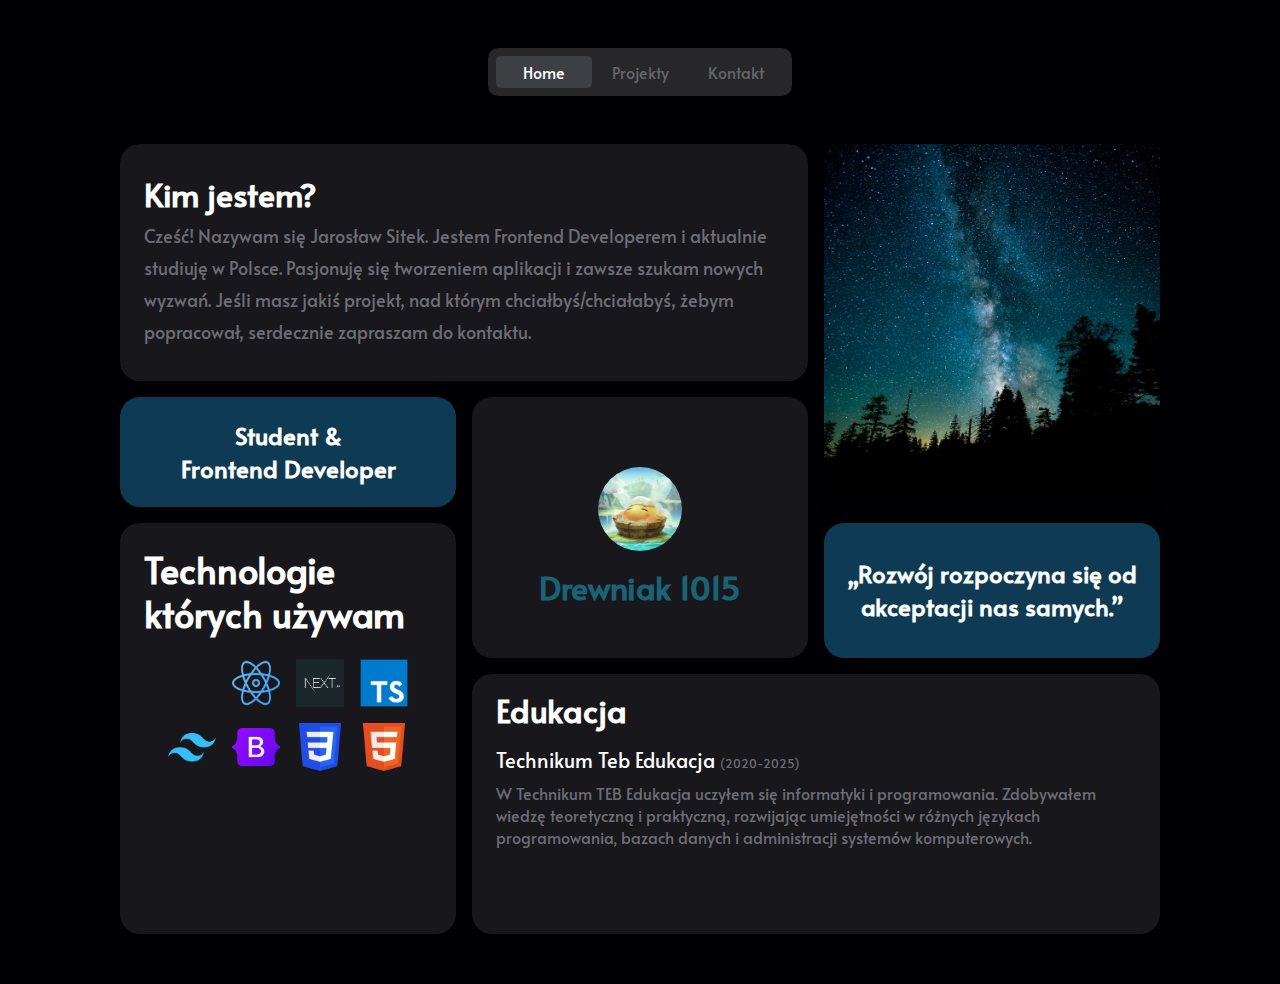
==== index.html @ 8fbfbc69 "Pierwszy commit" ====
<!DOCTYPE html>
<html lang="en">
  <head>
    <meta charset="UTF-8" />
    <meta name="viewport" content="width=device-width, initial-scale=1.0" />
    <title>Document</title>
    <link rel="stylesheet" href="style.css" />
    <link rel="preconnect" href="https://fonts.googleapis.com" />
    <link rel="preconnect" href="https://fonts.gstatic.com" crossorigin />
    <link
      href="https://fonts.googleapis.com/css2?family=Alata&display=swap"
      rel="stylesheet"
    />
  </head>
  <body>
    <div class="wrapper">
      <header>
        <ul>
          <li class="active"><a href="index.html">Home</a></li>
          <li><a href="projekty.html">Projekty</a></li>
          <li><a href="kontakt.html">Kontakt</a></li>
        </ul>
      </header>

      <div class="Main-Container">
        <div class="box Github">
          <a href="https://github.com/Drewniak1015">
            <img src="IMAGES/AvatarGithub.png" alt="" />
            Drewniak 1015</a
          >
        </div>

        <div class="box Who-i-Am">
          <h1>Kim jestem?</h1>
          <p>
            Cześć! Nazywam się Jarosław Sitek. Jestem Frontend Developerem i
            aktualnie studiuję w Polsce. Pasjonuję się tworzeniem aplikacji i
            zawsze szukam nowych wyzwań. Jeśli masz jakiś projekt, nad którym
            chciałbyś/chciałabyś, żebym popracował, serdecznie zapraszam do
            kontaktu.
          </p>
        </div>
        <div class="box zdjecie"><img src="IMAGES/night.png" alt="" /></div>
        <div class="box quote">
          <h2>„Rozwój rozpoczyna się od akceptacji nas samych.”</h2>
        </div>
        <div class="box Student">
          <h2>Student & <br />Frontend Developer</h2>
        </div>
        <div class="box Technologies">
          <h2>Technologie których używam</h2>
          <div class="images-tech">
            <img src="IMAGES/JavaScriptlogo.png" alt="" />
            <img src="IMAGES/react.png" alt="" />
            <img src="IMAGES/nextjs.png" alt="" />
            <img src="IMAGES/typescript.png" alt="" />
            <img src="IMAGES/tailwind.png" alt="" />
            <img src="IMAGES/bootstrap.png" alt="" />
            <img src="IMAGES/css.png" alt="" />
            <img src="IMAGES/html.png" alt="" />

            <!-- <img src="IMAGES/sql.png" alt="" />
            <img src="IMAGES/php.png" alt="" /> -->
          </div>
        </div>

        <div class="box Edu">
          <h1>Edukacja</h1>
          <h3>Technikum Teb Edukacja <span>(2020-2025)</span></h3>
          <p>
            W Technikum TEB Edukacja uczyłem się informatyki i programowania.
            Zdobywałem wiedzę teoretyczną i praktyczną, rozwijając umiejętności
            w różnych językach programowania, bazach danych i administracji
            systemów komputerowych.
          </p>
        </div>
      </div>
    </div>
  </body>
</html>
---- style.css ----
* {
  padding: 0;
  margin: 0;
  box-sizing: border-box;
  text-decoration: none;
  list-style: none;
  font-family: "Alata", sans-serif;
}

:root {
  --HeaderText: #656569;
  --MainBackgroundColor: #000004;
  --ContainerBackground: #17171c;
  --active: #3e3e45;
  --headerBackground: rgb(39, 38, 41);
  --light-blue: #0e3b53;
  --light-gray: #6e6d74;
  --GithubH1: #1a6377;
  --form-color: #26262b;
}
a {
  color: white;
}

body {
  background: var(--MainBackgroundColor);
}
h2 {
  font-size: 1.5rem;
}
p {
  font-size: 1rem;
  color: var(--light-gray);
}
.wrapper {
  display: flex;
  align-items: center;
  justify-content: center;
  flex-direction: column;
}
header {
  margin: 3rem;
}
header ul {
  background: var(--headerBackground);
  border-radius: 10px;
  padding: 0.5rem;
  display: flex;
}
header ul li {
  width: 6rem;
  height: 2rem;
  display: flex;
  align-items: center;
  justify-content: space-evenly;
}
header ul li a {
  color: var(--HeaderText);
  font-size: 1rem;
}
.active {
  background-color: var(--active);
  border-radius: 5px;
  animation: opacity 400ms ease;
}
.active a {
  color: white;
}
.Main-Container {
  display: grid;
  grid-gap: 1rem;
  grid-template-columns: repeat(6, 10rem);
  grid-template-rows: repeat(3, 6.9rem) 8.4rem 6.9rem 8.4rem;
  height: 52.5rem;
}
.box {
  background-color: var(--ContainerBackground);
  color: #fff;
  border-radius: 20px;
}

.Github {
  grid-area: 5/3/3/5;
  display: flex;
  align-items: center;
  justify-content: center;
}

.Github a {
  color: var(--GithubH1);
  font-size: 2rem;
  font-weight: bold;
  line-height: 2rem;
  display: flex;
  flex-direction: column;
  align-items: center;
  gap: 1.25rem;
}
.Github img {
  border-radius: 50%;
  width: 5.25rem;
  height: 5.25rem;
  margin-top: 1rem;
}
.Who-i-Am {
  grid-area: 1/1/3/5;
  padding: 1.5rem;
  animation: WhoAnimation 500ms ease-in-out;
}
.Who-i-Am h1 {
  font-size: 2rem;
  line-height: 3.25rem;
}
.Who-i-Am p {
  font-size: 1.15rem;
  color: var(--light-gray);
  line-height: 2rem;
}

.zdjecie {
  grid-area: 1/5/4/7;
  animation: ImageAnimation 500ms ease-in;
}
.zdjecie img {
  width: 100%;
  height: 100%;
  object-fit: cover;
  border-radius: 5px;
}
.quote {
  grid-area: 4/5/5/7;
  background-color: var(--light-blue);
  display: flex;
  align-items: center;
  justify-content: center;
  text-align: center;
  animation: QuoteAnimation 1200ms ease-out;
}
.Student {
  grid-area: 4/3/3/1;
  background-color: var(--light-blue);
  display: flex;
  align-items: center;
  justify-content: center;
  text-align: center;
  animation: StudentAnimation 1000ms ease-in-out;
}
.Technologies {
  grid-area: 7/3/4/1;
  padding: 1.5rem;
  animation: TechnologyAnimation 1000ms ease-in-out;
}
.Technologies h2 {
  font-size: 2.25rem;
  line-height: 2.75rem;
}
.images-tech {
  margin: 1rem 0rem;
  display: flex;
  align-items: center;
  justify-content: center;
  flex-wrap: wrap;
}
.images-tech img {
  width: 3rem;
  margin: 0.5rem;
}
.Edu {
  grid-area: 7/3/5/7;
  padding: 0.75rem 1.5rem 0rem 1.5rem;
  animation: EduAnimation 1000ms ease-out;
  position: relative;
}
.Edu h1 {
  font-size: 2rem;
  line-height: 3rem;
}
.Edu h3 {
  font-size: 1.25rem;
  font-weight: 100;
  padding: 0.75rem 0 0.5rem 0;
}

.Edu span {
  font-size: 0.75rem;
  color: var(--light-gray);
}

.projects {
  height: 136rem;
}
.project-card {
  display: grid;
  grid-gap: 1rem;
  grid-template-columns: repeat(4, 14.5rem);
  grid-template-rows: repeat(4, 5rem);
  margin-top: 4rem;
}
.project-card:nth-child(1) {
  margin-top: 1rem;
}
.project-card .project-image {
  grid-area: 1/1/5/3;
  animation: popImage 0.6s;
}
.project-card .project-details {
  grid-area: 1/5/4/3;
  animation: slide 0.7s;
}
.project-card .project-status {
  grid-area: 4/3/5/5;
}

.project-card .project-image img {
  width: 100%;
  height: 100%;
  object-fit: cover;
  border-radius: 20px;
}
.link {
  width: 2.5rem;
  height: 2.5rem;
}
.project-details {
  padding: 1.5rem;
}
.project-details h1 {
  font-size: 1.5rem;
  line-height: 2.5rem;
}
.project-details p {
  font-size: 1.25rem;
  color: var(--light-gray);
  margin: 0.75rem 0;
}
.project-details span {
  font-size: 0.75rem;
  background-color: var(--active);
  padding: 0.25rem;
  border-radius: 20px;
  margin: 0 0.75rem 0 0;
}
.project-status a {
  width: 100%;
  height: 100%;
  display: flex;
  align-items: center;
  justify-content: center;
}
.contant-container {
  display: grid;
  grid-gap: 1rem;
  grid-template-columns: 10rem 10rem 10rem 10rem;
  grid-template-rows: 6rem 6rem 6rem 6rem;
  margin-top: 2rem;
}
.email {
  grid-area: 1/1/3/3;
  display: flex;
  align-items: center;
  justify-content: center;
  animation: EmailAnimation 800ms ease;
}
.email h1 {
  font-size: 1.25rem;
}
.email-con {
  display: flex;
  align-items: center;
  padding: 0.5rem;
  background: var(--active);
  border-radius: 20px;
}
.github-con {
  grid-area: 3/1/5/3;
}
.github-con a {
  width: 100%;
  height: 100%;
  display: flex;
  flex-direction: column;
  align-items: center;
  justify-content: center;
}
.linkedin {
  grid-area: 1/3/5/5;
  display: flex;
  align-items: center;
  justify-content: center;
  animation: EmailAnimation 800ms ease;
  animation-delay: 50ms;
}
.email-con img {
  width: 2rem;
  height: 2rem;
  margin: 0 0.75rem;
}
.email-con h1 {
  font-weight: 500;
}
.linkedin-con img {
  width: 4rem;
  transition: 0.5s;
}
.linkedin-con {
  width: 100%;
  height: 100%;
}
.linkedin-con a {
  width: 100%;
  height: 100%;
  display: flex;
  align-items: center;
  justify-content: center;
}
.github-con {
  display: flex;
  align-items: center;
  justify-content: center;
  flex-direction: column;
  animation: 1s GitAnimation ease;
}
.github-con img {
  width: 4rem;
  height: 4rem;
}
.github-con h1 {
  font-size: 2rem;
  line-height: 3.75rem;
  text-align: center;
}
.github-con p {
  font-size: 1.25rem;
  text-align: center;
  color: var(--light-gray);
}
.contact-me-section {
  color: white;
  width: 42rem;
  margin-top: 4rem;
  animation: formanimation 1400ms ease;
}
.contact-me-section p {
  font-size: 1rem;
  color: gray;
  line-height: 3rem;
}
form {
  display: flex;
  flex-direction: column;
  height: 30rem;
}
input {
  background-color: var(--form-color);
  color: var(--light-gray);
  border: none;
  outline: none;
  margin: 0.5rem 0;
  height: 4rem;
}
textarea {
  background-color: var(--form-color);
  color: var(--light-gray);
  border: none;
  outline: none;
  margin: 0.5rem 0;
}
.input-field input {
  width: 100%;
  border-radius: 10px;
  padding: 2.5rem 1rem;
  font-size: 1rem;
}
.input-field textarea {
  width: 100%;
  border-radius: 10px;
  padding: 1.9rem 1rem;
  font-size: 1rem;
}
.input-field textarea {
  resize: none;
  height: 10rem;
}
.input-field {
  position: relative;
}
.input-field span {
  position: absolute;
  top: 1rem;
  left: 1rem;
  font-size: 0.75em;
  pointer-events: none;
}
form button {
  height: 2.5rem;
  background-color: var(--active);
  border: none;
  border-radius: 10px;
  margin-top: 0.5rem;
  color: white;
  font-size: 1.5rem;
  cursor: pointer;
}
/* animacje do reworka tbh */
@media only screen and (max-width: 1040px) {
  .Main-Container {
    display: grid;
    grid-gap: 1rem;
    grid-template-columns: repeat(4, 10rem);
    grid-template-rows: repeat(9, 6.9rem);
    height: 72rem;
  }
  .Github {
    grid-area: 5/3/3/5;
    animation: EduAnimation 600ms ease-out;
  }
  .Who-i-Am {
    grid-area: 1/1/3/5;
    padding: 1.5rem;
  }
  .zdjecie {
    grid-area: 8/3/5/5;
  }
  .quote {
    grid-area: 7/1/8/3;
  }
  .Student {
    grid-area: 3/1/4/3;
  }
  .Technologies {
    grid-area: 7/3/4/1;
  }
  .Edu {
    grid-area: 8/1/10/5;
  }
  .project-card {
    display: grid;
    grid-template-columns: repeat(4, 11.5rem);
    margin: 3.5rem;
  }
}

@media only screen and (max-width: 810px) {
  .project-card {
    display: flex;
    flex-direction: column;
    margin: 4rem 1.5rem;
  }
  .project-card .project-status {
    height: 7rem;
    width: 100%;
  }
  .project-card .project-image {
    height: 30rem;
    width: 100%;
  }
  .contact-me-section p {
    line-height: 1.5rem;
    padding: 1.5rem 0;
  }
  .project-details span {
    word-break: break-all;
  }
}
@media only screen and (max-width: 700px) {
  .contant-container {
    display: flex;
    flex-direction: column;
    width: 100%;
    padding: 0 2rem 2rem 2rem;
  }
  .project-card .project-image {
    height: 20rem;
    width: 100%;
  }

  .contact-me-section {
    width: 100%;
    padding: 0 2rem;
    margin-top: 1rem;
  }
  .email {
    display: none;
  }
  .github-con {
    height: 16rem;
    width: 100%;
    order: -1;
  }
  .linkedin {
    display: none;
  }
  .Main-Container {
    display: flex;
    flex-direction: column;
    grid-gap: 1rem;
    margin: 1.5rem;
    height: 52.5rem;
  }
  .Github {
    animation: EduAnimation 600ms ease-out;
  }

  .Who-i-Am {
    padding: 1.5rem;
    animation: WhoAnimation 500ms ease-in-out;
    order: 1;
    text-align: center;
  }
  .zdjecie {
    display: none;
  }
  .quote {
    order: 0;
    padding: 1rem;
  }

  .Student {
    animation: StudentAnimation 1000ms ease-in-out;
    padding: 0.5rem;
    order: 3;
  }

  .Technologies {
    animation: TechnologyAnimation 1000ms ease-in-out;
    order: 6;
  }

  .Edu {
    padding: 0.75rem 1.5rem 1.5rem 1.5rem;
    animation: EduAnimation 1000ms ease-out;
    order: 5;
  }
  .mobile-con {
    display: flex !important;
    gap: 1rem;
  }
  .Github a {
    padding: 2rem 0;
  }
}

@keyframes StudentAnimation {
  0% {
    transform: translateX(-80%);
    opacity: 0;
  }
  20% {
    opacity: 0;
  }
  40% {
    opacity: 0;
  }
  60% {
    opacity: 0;
  }
  80% {
    opacity: 0;
  }
  100% {
    transform: translateY(0);
    opacity: 1;
  }
}
@keyframes QuoteAnimation {
  0% {
    transform: translateX(80%);
    opacity: 0;
  }
  20% {
    opacity: 0;
  }
  40% {
    opacity: 0;
  }
  60% {
    opacity: 0;
  }
  80% {
    opacity: 0;
  }
  100% {
    transform: translateY(0);
    opacity: 1;
  }
}
@keyframes WhoAnimation {
  0% {
    transform: translateX(-15%);
    opacity: 0;
  }
  100% {
    transform: translateY(0);
    opacity: 1;
  }
}
@keyframes ImageAnimation {
  0% {
    transform: translateY(-25%);
    opacity: 0;
  }
  100% {
    transform: translateY(0);
    opacity: 1;
  }
}
@keyframes TechnologyAnimation {
  0% {
    transform: translateY(15%);
    opacity: 0;
  }
  25% {
    opacity: 0;
  }
  50% {
    opacity: 0;
  }
  75% {
    opacity: 1;
  }
  100% {
    transform: translateY(0);
    opacity: 1;
  }
}
@keyframes EduAnimation {
  0% {
    transform: translateX(35%);
    opacity: 0;
  }
  25% {
    opacity: 0;
  }
  50% {
    opacity: 0;
  }
  75% {
    opacity: 1;
  }
  100% {
    transform: translateY(0);
    opacity: 1;
  }
}
@keyframes popImage {
  0% {
    opacity: 0;
    transform: scale(0.5);
  }
  100% {
    opacity: 1;
    transform: scale(1);
  }
}
@keyframes slide {
  0% {
    opacity: 0;
    transform: translateY(-30%);
  }
  100% {
    opacity: 1;
    transform: translateY(0);
  }
}
@keyframes opacity {
  0% {
    opacity: 0;
  }
  25% {
    opacity: 0.25;
  }
  50% {
    opacity: 0.5;
  }
  100% {
    opacity: 1;
  }
}
@keyframes EmailAnimation {
  0% {
    opacity: 0;
    transform: translateX(-20%);
  }
  100% {
    opacity: 1;
    transform: translateX(0);
  }
}

@keyframes GitAnimation {
  0% {
    opacity: 0;
    transform: translateX(20%);
  }
  100% {
    opacity: 1;
    transform: translateX(0);
  }
}

@keyframes formanimation {
  0% {
    transform: translateY(80%);
    opacity: 0;
  }
  25% {
    opacity: 0;
  }
  50% {
    opacity: 0;
  }
  75% {
    opacity: 0;
  }
  100% {
    transform: translateY(0);
    opacity: 1;
  }
}
.mobile-con {
  display: none;
  gap: 1rem;
}
.mobile-con img {
  width: 2rem;
}
.mobile-con .mob-email {
  color: white;
  display: flex;
  align-items: center;
  justify-content: center;
  height: 4rem;
  width: 70%;
  animation: 1s GitAnimation ease;
}
.mobile-con .mob-email img {
  margin-right: 1rem;
  width: 1.5rem;
  height: 1.5rem;
}

.mob-linkedin {
  width: 30%;
  display: flex;
  align-items: center;
  justify-content: center;
  animation: 1s GitAnimation ease;
}

.mob-linkedin a {
  width: 100%;
  height: 100%;
  display: flex;
  align-items: center;
  justify-content: center;
}
.mob-linkedin img {
  width: 2rem;
  height: 2rem;
}
.mobile-con h1 {
  font-size: 0.75rem;
}
/* hovery? */
/* .linkedin-con img:hover {
  width: 4.25rem;
}
.project-card .project-status h1 a:hover {
  font-size: 1.8rem;
  transition: ease 0.6s;
}
.linkedin-con img:hover {
  width: 4.25rem;
} */

/* wielkosc liter w inpucie? */

/* zmniejszyc home potecjalnie? */
/* szybsze animacje moze */
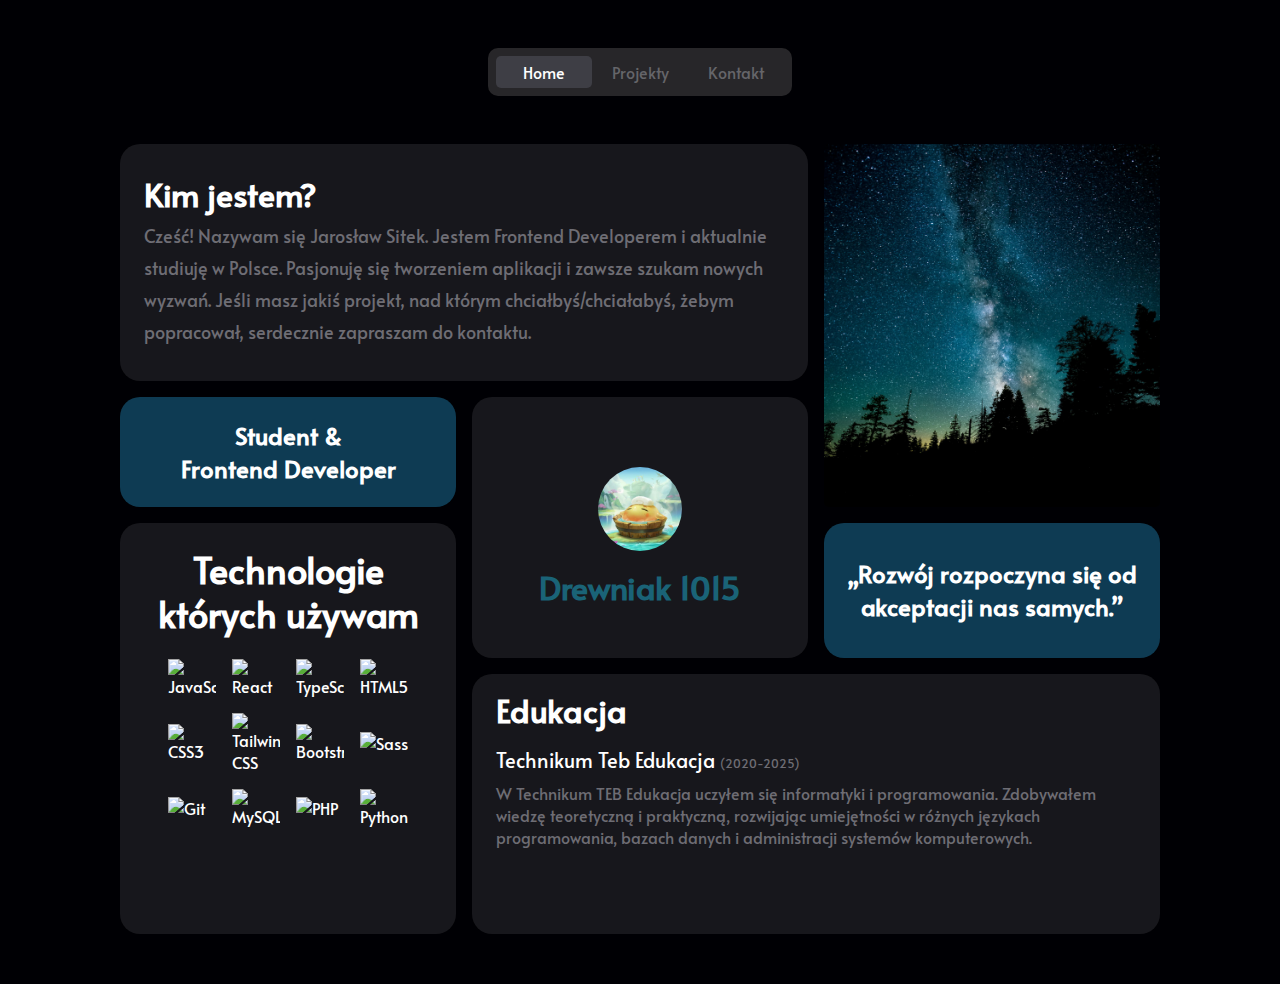
==== commit a1d5396a: "update" ====
--- a/index.html
+++ b/index.html
@@ -50,17 +50,59 @@
         <div class="box Technologies">
           <h2>Technologie których używam</h2>
           <div class="images-tech">
-            <img src="IMAGES/JavaScriptlogo.png" alt="" />
-            <img src="IMAGES/react.png" alt="" />
-            <img src="IMAGES/nextjs.png" alt="" />
-            <img src="IMAGES/typescript.png" alt="" />
-            <img src="IMAGES/tailwind.png" alt="" />
-            <img src="IMAGES/bootstrap.png" alt="" />
-            <img src="IMAGES/css.png" alt="" />
-            <img src="IMAGES/html.png" alt="" />
+            <img
+              src="https://cdn.jsdelivr.net/gh/devicons/devicon/icons/javascript/javascript-original.svg"
+              alt="JavaScript"
+            />
+            <img
+              src="https://cdn.jsdelivr.net/gh/devicons/devicon/icons/react/react-original.svg"
+              alt="React"
+            />
+            <img
+              src="https://cdn.jsdelivr.net/gh/devicons/devicon/icons/typescript/typescript-original.svg"
+              alt="TypeScript"
+            />
+            <img
+              src="https://cdn.jsdelivr.net/gh/devicons/devicon/icons/html5/html5-original.svg"
+              alt="HTML5"
+            />
+            <img
+              src="https://cdn.jsdelivr.net/gh/devicons/devicon/icons/css3/css3-original.svg"
+              alt="CSS3"
+            />
+            <img
+              src="https://upload.wikimedia.org/wikipedia/commons/d/d5/Tailwind_CSS_Logo.svg"
+              alt="Tailwind CSS"
+            />
+            <img
+              src="https://cdn.jsdelivr.net/gh/devicons/devicon/icons/bootstrap/bootstrap-original.svg"
+              alt="Bootstrap"
+            />
 
-            <!-- <img src="IMAGES/sql.png" alt="" />
-            <img src="IMAGES/php.png" alt="" /> -->
+            <img
+              src="https://cdn.jsdelivr.net/gh/devicons/devicon/icons/sass/sass-original.svg"
+              alt="Sass"
+            />
+
+            <img
+              src="https://cdn.jsdelivr.net/gh/devicons/devicon/icons/git/git-original.svg"
+              alt="Git"
+            />
+
+            <img
+              src="https://cdn.jsdelivr.net/gh/devicons/devicon/icons/mysql/mysql-original.svg"
+              alt="MySQL"
+            />
+
+            <img
+              src="https://cdn.jsdelivr.net/gh/devicons/devicon/icons/php/php-original.svg"
+              alt="PHP"
+            />
+
+            <img
+              src="https://cdn.jsdelivr.net/gh/devicons/devicon/icons/python/python-original.svg"
+              alt="Python"
+            />
           </div>
         </div>
 
--- a/style.css
+++ b/style.css
@@ -153,6 +153,7 @@
 .Technologies h2 {
   font-size: 2.25rem;
   line-height: 2.75rem;
+  text-align: center;
 }
 .images-tech {
   margin: 1rem 0rem;
@@ -170,6 +171,7 @@
   padding: 0.75rem 1.5rem 0rem 1.5rem;
   animation: EduAnimation 1000ms ease-out;
   position: relative;
+  overflow: hidden;
 }
 .Edu h1 {
   font-size: 2rem;
@@ -187,7 +189,8 @@
 }
 
 .projects {
-  height: 136rem;
+  height: auto;
+  padding-bottom: 4rem;
 }
 .project-card {
   display: grid;
@@ -210,7 +213,10 @@
 .project-card .project-status {
   grid-area: 4/3/5/5;
 }
-
+.project-card .project-image {
+  width: 100%;
+  height: 100%;
+}
 .project-card .project-image img {
   width: 100%;
   height: 100%;
@@ -236,7 +242,7 @@
 .project-details span {
   font-size: 0.75rem;
   background-color: var(--active);
-  padding: 0.25rem;
+  padding: 0.25rem 0.5rem;
   border-radius: 20px;
   margin: 0 0.75rem 0 0;
 }
@@ -761,19 +767,3 @@
 .mobile-con h1 {
   font-size: 0.75rem;
 }
-/* hovery? */
-/* .linkedin-con img:hover {
-  width: 4.25rem;
-}
-.project-card .project-status h1 a:hover {
-  font-size: 1.8rem;
-  transition: ease 0.6s;
-}
-.linkedin-con img:hover {
-  width: 4.25rem;
-} */
-
-/* wielkosc liter w inpucie? */
-
-/* zmniejszyc home potecjalnie? */
-/* szybsze animacje moze */
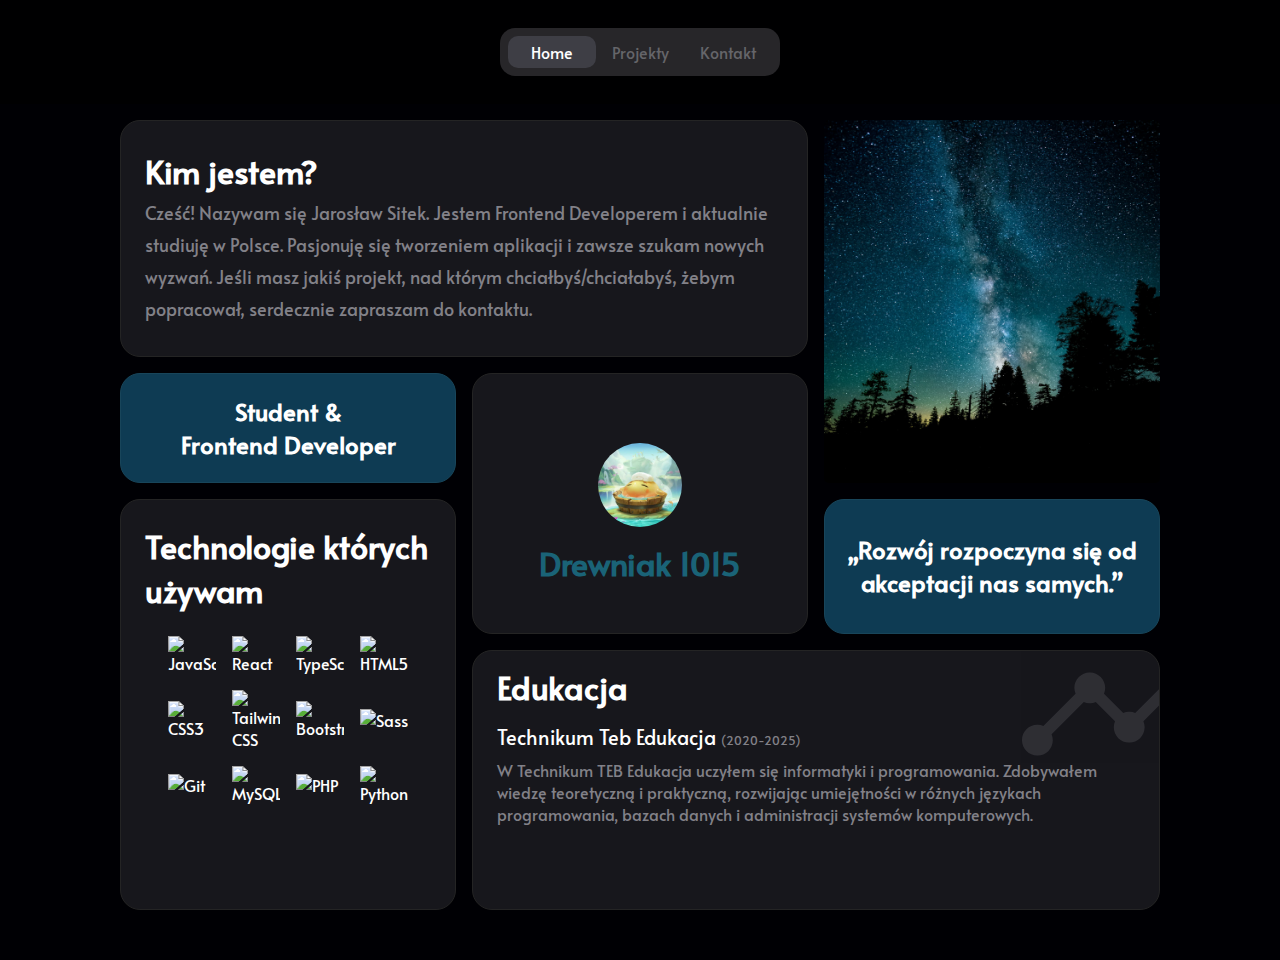
==== commit 1e9f88c2: "fixed css" ====
--- a/index.html
+++ b/index.html
@@ -1,5 +1,5 @@
 <!DOCTYPE html>
-<html lang="en">
+<html lang="pl">
   <head>
     <meta charset="UTF-8" />
     <meta name="viewport" content="width=device-width, initial-scale=1.0" />
@@ -11,6 +11,15 @@
       href="https://fonts.googleapis.com/css2?family=Alata&display=swap"
       rel="stylesheet"
     />
+    <meta
+      name="description"
+      content="Jarosław Sitek - Frontend Developer, pasjonat tworzenia aplikacji. Poznaj moje umiejętności i technologie, których używam."
+    />
+    <meta
+      name="keywords"
+      content="frontend developer, technologie, JavaScript, React, CSS, HTML, portfolio"
+    />
+    <meta name="author" content="Jarosław Sitek" />
   </head>
   <body>
     <div class="wrapper">
@@ -107,6 +116,8 @@
         </div>
 
         <div class="box Edu">
+          <img src="/IMAGES/graph-svgrepo-com.svg" alt="" />
+
           <h1>Edukacja</h1>
           <h3>Technikum Teb Edukacja <span>(2020-2025)</span></h3>
           <p>
--- a/style.css
+++ b/style.css
@@ -11,12 +11,18 @@
   --HeaderText: #656569;
   --MainBackgroundColor: #000004;
   --ContainerBackground: #17171c;
+  --hoverBox: #27272a;
+  --hoverBorderBox: hsl(240, 4%, 20%);
   --active: #3e3e45;
   --headerBackground: rgb(39, 38, 41);
   --light-blue: #0e3b53;
-  --light-gray: #6e6d74;
+  --light-gray: hsl(249, 3%, 52%);
   --GithubH1: #1a6377;
   --form-color: #26262b;
+  --borderMain: #242424;
+  --subBorder: #18455a;
+  --hoverInput: hsl(240, 4%, 22%);
+  --HeaderTexthover: hsl(240, 2%, 52%);
 }
 a {
   color: white;
@@ -39,16 +45,26 @@
   flex-direction: column;
 }
 header {
-  margin: 3rem;
+  height: 6.5rem;
+  backdrop-filter: blur(15px);
+  position: sticky;
+  left: 0;
+  top: 0;
+  width: 100%;
+  background-color: rgb(0, 0, 0, 0.6);
+  z-index: 1000;
+  display: flex;
+  align-items: center;
+  justify-content: center;
 }
 header ul {
   background: var(--headerBackground);
-  border-radius: 10px;
+  border-radius: 15px;
   padding: 0.5rem;
   display: flex;
 }
 header ul li {
-  width: 6rem;
+  width: 5.5rem;
   height: 2rem;
   display: flex;
   align-items: center;
@@ -57,13 +73,20 @@
 header ul li a {
   color: var(--HeaderText);
   font-size: 1rem;
+  transition: 200ms ease-in-out;
+}
+header ul li a:hover {
+  color: var(--HeaderTexthover);
 }
 .active {
   background-color: var(--active);
-  border-radius: 5px;
+  border-radius: 10px;
   animation: opacity 400ms ease;
 }
 .active a {
+  color: white;
+}
+.active a:hover {
   color: white;
 }
 .Main-Container {
@@ -72,11 +95,13 @@
   grid-template-columns: repeat(6, 10rem);
   grid-template-rows: repeat(3, 6.9rem) 8.4rem 6.9rem 8.4rem;
   height: 52.5rem;
+  margin-top: 1rem;
 }
 .box {
   background-color: var(--ContainerBackground);
   color: #fff;
   border-radius: 20px;
+  border: 1px solid var(--borderMain);
 }
 
 .Github {
@@ -116,10 +141,10 @@
   color: var(--light-gray);
   line-height: 2rem;
 }
-
 .zdjecie {
   grid-area: 1/5/4/7;
   animation: ImageAnimation 500ms ease-in;
+  border: none;
 }
 .zdjecie img {
   width: 100%;
@@ -130,6 +155,7 @@
 .quote {
   grid-area: 4/5/5/7;
   background-color: var(--light-blue);
+  border: 1px solid var(--subBorder);
   display: flex;
   align-items: center;
   justify-content: center;
@@ -139,6 +165,7 @@
 .Student {
   grid-area: 4/3/3/1;
   background-color: var(--light-blue);
+  border: 1px solid var(--subBorder);
   display: flex;
   align-items: center;
   justify-content: center;
@@ -151,9 +178,8 @@
   animation: TechnologyAnimation 1000ms ease-in-out;
 }
 .Technologies h2 {
-  font-size: 2.25rem;
+  font-size: 2rem;
   line-height: 2.75rem;
-  text-align: center;
 }
 .images-tech {
   margin: 1rem 0rem;
@@ -173,6 +199,15 @@
   position: relative;
   overflow: hidden;
 }
+.Edu img {
+  position: absolute;
+  width: 175px;
+  height: 175px;
+  opacity: 0.1;
+  top: -12%;
+  left: 80%;
+}
+
 .Edu h1 {
   font-size: 2rem;
   line-height: 3rem;
@@ -182,12 +217,10 @@
   font-weight: 100;
   padding: 0.75rem 0 0.5rem 0;
 }
-
 .Edu span {
   font-size: 0.75rem;
   color: var(--light-gray);
 }
-
 .projects {
   height: auto;
   padding-bottom: 4rem;
@@ -212,6 +245,11 @@
 }
 .project-card .project-status {
   grid-area: 4/3/5/5;
+  transition: ease-in-out 0.2s;
+}
+.project-card .project-status:hover {
+  background-color: var(--hoverBox);
+  border: 1px solid var(--hoverBorderBox);
 }
 .project-card .project-image {
   width: 100%;
@@ -231,7 +269,7 @@
   padding: 1.5rem;
 }
 .project-details h1 {
-  font-size: 1.5rem;
+  font-size: 2.25rem;
   line-height: 2.5rem;
 }
 .project-details p {
@@ -279,6 +317,11 @@
 }
 .github-con {
   grid-area: 3/1/5/3;
+  transition: 200ms ease-in-out;
+}
+.github-con:hover {
+  background-color: var(--hoverBox);
+  border: 1px solid var(--hoverBorderBox);
 }
 .github-con a {
   width: 100%;
@@ -295,6 +338,11 @@
   justify-content: center;
   animation: EmailAnimation 800ms ease;
   animation-delay: 50ms;
+  transition: 200ms ease-in-out;
+}
+.linkedin:hover {
+  background-color: var(--hoverBox);
+  border: 1px solid var(--hoverBorderBox);
 }
 .email-con img {
   width: 2rem;
@@ -376,12 +424,26 @@
   border-radius: 10px;
   padding: 2.5rem 1rem;
   font-size: 1rem;
+  transition: 150ms ease-in-out;
+}
+.input-field input:hover {
+  background-color: var(--hoverInput);
+}
+.input-field input:focus {
+  background-color: var(--form-color);
+}
+.input-field textarea:hover {
+  background-color: var(--hoverInput);
+}
+.input-field textarea:focus {
+  background-color: var(--form-color);
 }
 .input-field textarea {
   width: 100%;
   border-radius: 10px;
   padding: 1.9rem 1rem;
   font-size: 1rem;
+  transition: 150ms ease-in-out;
 }
 .input-field textarea {
   resize: none;
@@ -404,7 +466,7 @@
   border-radius: 10px;
   margin-top: 0.5rem;
   color: white;
-  font-size: 1.5rem;
+  font-size: 1.25rem;
   cursor: pointer;
 }
 /* animacje do reworka tbh */
@@ -445,7 +507,6 @@
     margin: 3.5rem;
   }
 }
-
 @media only screen and (max-width: 810px) {
   .project-card {
     display: flex;
@@ -533,9 +594,13 @@
   }
 
   .Edu {
-    padding: 0.75rem 1.5rem 1.5rem 1.5rem;
     animation: EduAnimation 1000ms ease-out;
     order: 5;
+    padding: 0.75rem 1.5rem 1.5rem 1.5rem;
+    overflow: visible;
+  }
+  .Edu img {
+    display: none;
   }
   .mobile-con {
     display: flex !important;
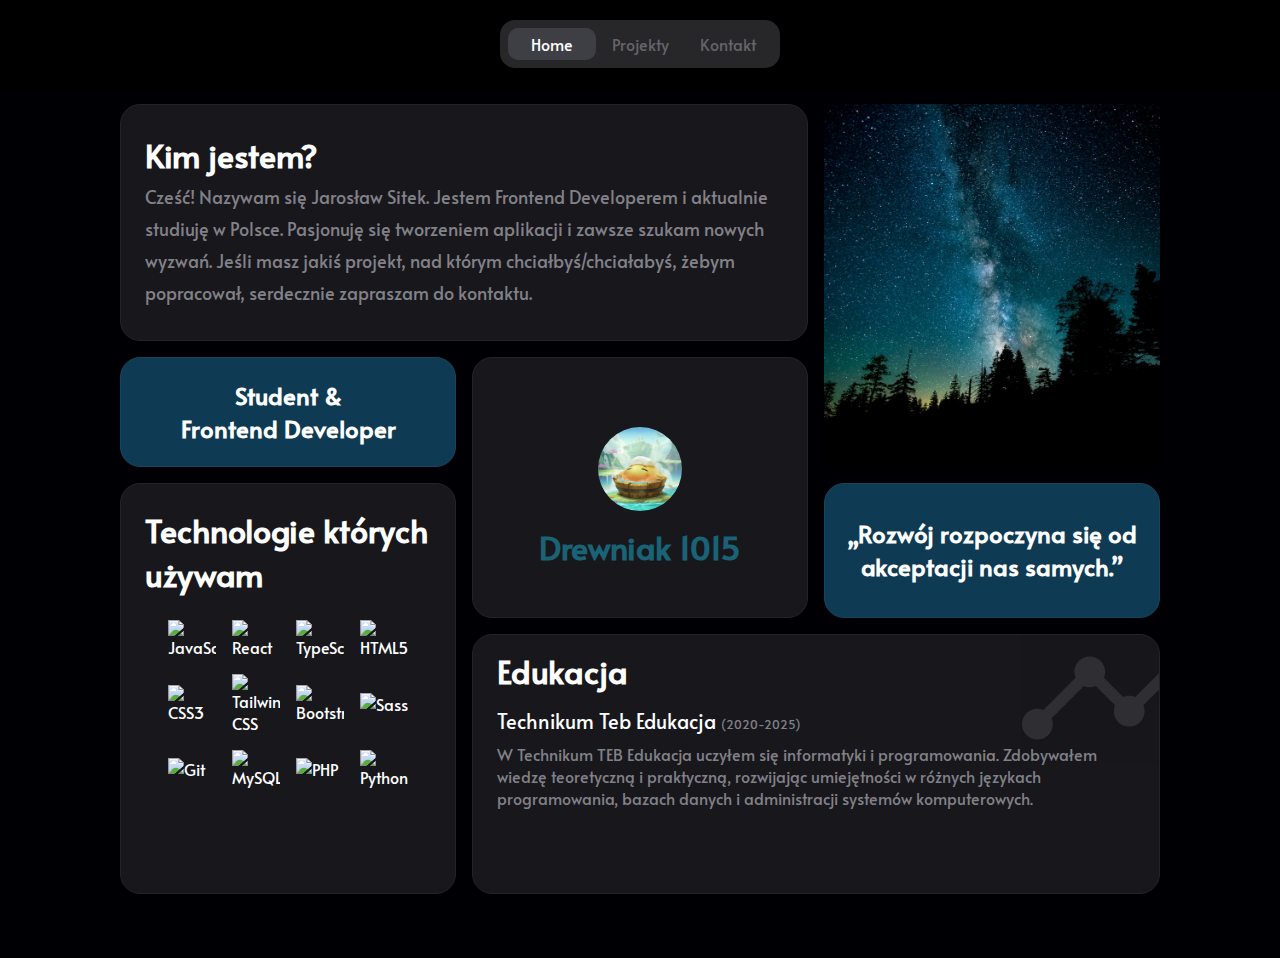
==== commit 2c9b32f7: "FINAL" ====
--- a/index.html
+++ b/index.html
@@ -116,7 +116,7 @@
         </div>
 
         <div class="box Edu">
-          <img src="/IMAGES/graph-svgrepo-com.svg" alt="" />
+          <img src="/IMAGES/graph.svg" alt="" />
 
           <h1>Edukacja</h1>
           <h3>Technikum Teb Edukacja <span>(2020-2025)</span></h3>
--- a/style.css
+++ b/style.css
@@ -45,7 +45,7 @@
   flex-direction: column;
 }
 header {
-  height: 6.5rem;
+  height: 5.5rem;
   backdrop-filter: blur(15px);
   position: sticky;
   left: 0;
@@ -94,7 +94,8 @@
   grid-gap: 1rem;
   grid-template-columns: repeat(6, 10rem);
   grid-template-rows: repeat(3, 6.9rem) 8.4rem 6.9rem 8.4rem;
-  height: 52.5rem;
+  height: auto;
+  padding-bottom: 4rem;
   margin-top: 1rem;
 }
 .box {
@@ -223,7 +224,7 @@
 }
 .projects {
   height: auto;
-  padding-bottom: 4rem;
+  padding-bottom: 3rem;
 }
 .project-card {
   display: grid;
@@ -272,6 +273,10 @@
   font-size: 2.25rem;
   line-height: 2.5rem;
 }
+.project-details h2 {
+  line-height: 2rem;
+  font-size: 1.75rem;
+}
 .project-details p {
   font-size: 1.25rem;
   color: var(--light-gray);
@@ -392,6 +397,7 @@
   color: white;
   width: 42rem;
   margin-top: 4rem;
+  padding-bottom: 1rem;
   animation: formanimation 1400ms ease;
 }
 .contact-me-section p {
@@ -476,7 +482,11 @@
     grid-gap: 1rem;
     grid-template-columns: repeat(4, 10rem);
     grid-template-rows: repeat(9, 6.9rem);
-    height: 72rem;
+    height: auto;
+    padding-bottom: 4rem;
+  }
+  .projects {
+    padding-bottom: 2rem;
   }
   .Github {
     grid-area: 5/3/3/5;
@@ -512,6 +522,9 @@
     display: flex;
     flex-direction: column;
     margin: 4rem 1.5rem;
+  }
+  .projects {
+    padding-bottom: 0rem;
   }
   .project-card .project-status {
     height: 7rem;
@@ -562,7 +575,8 @@
     flex-direction: column;
     grid-gap: 1rem;
     margin: 1.5rem;
-    height: 52.5rem;
+    padding-bottom: 3rem;
+    height: auto;
   }
   .Github {
     animation: EduAnimation 600ms ease-out;
@@ -816,8 +830,12 @@
   align-items: center;
   justify-content: center;
   animation: 1s GitAnimation ease;
-}
-
+  transition: 250ms ease-in-out;
+}
+.mob-linkedin:hover {
+  background-color: var(--hoverBox);
+  border: 1px solid var(--hoverBorderBox);
+}
 .mob-linkedin a {
   width: 100%;
   height: 100%;
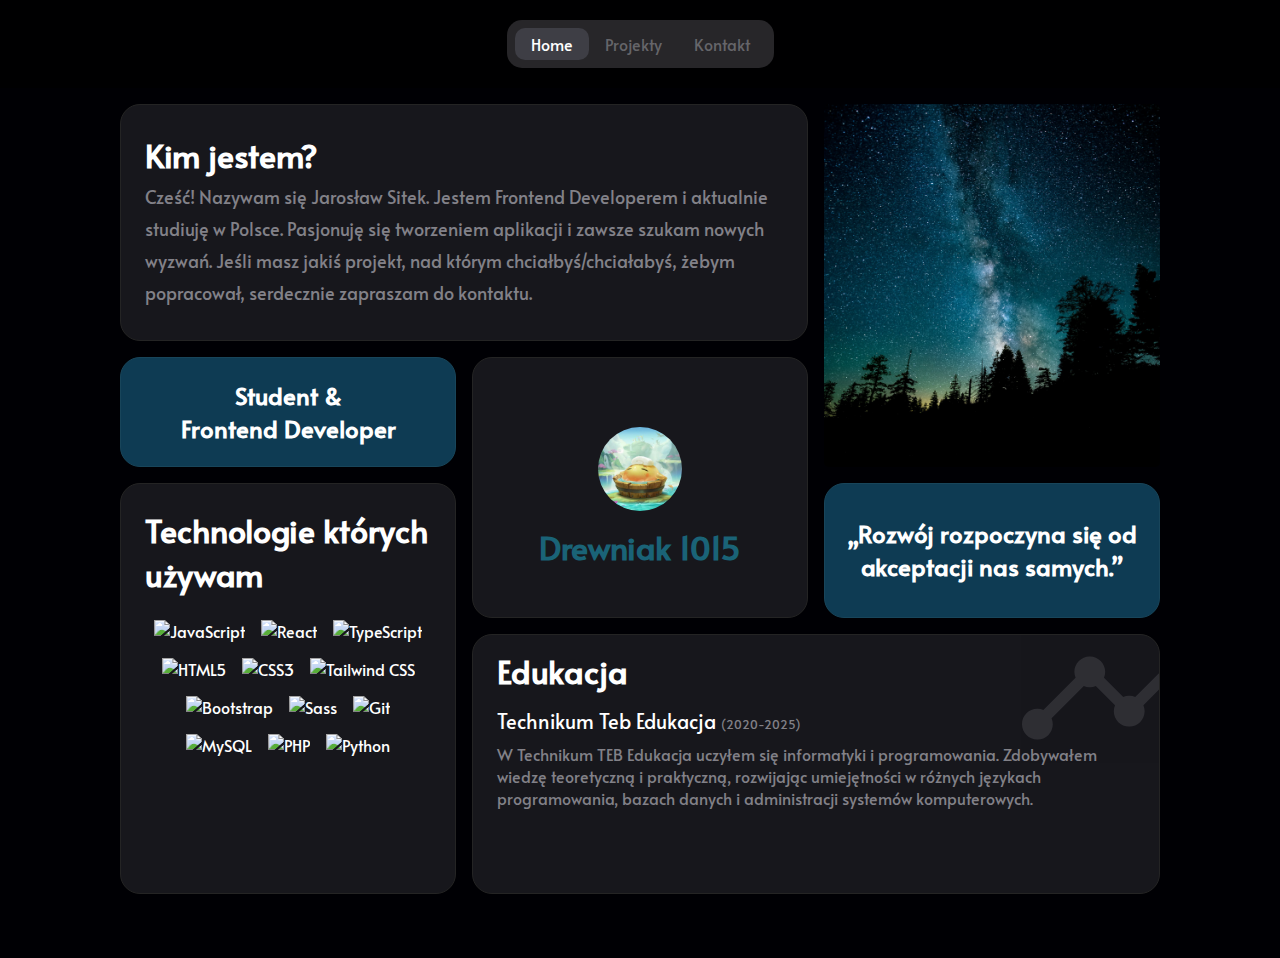
==== commit eb437b72: "FINAL" ====
--- a/index.html
+++ b/index.html
@@ -57,66 +57,85 @@
           <h2>Student & <br />Frontend Developer</h2>
         </div>
         <div class="box Technologies">
-          <h2>Technologie których używam</h2>
-          <div class="images-tech">
-            <img
-              src="https://cdn.jsdelivr.net/gh/devicons/devicon/icons/javascript/javascript-original.svg"
-              alt="JavaScript"
-            />
-            <img
-              src="https://cdn.jsdelivr.net/gh/devicons/devicon/icons/react/react-original.svg"
-              alt="React"
-            />
-            <img
-              src="https://cdn.jsdelivr.net/gh/devicons/devicon/icons/typescript/typescript-original.svg"
-              alt="TypeScript"
-            />
-            <img
-              src="https://cdn.jsdelivr.net/gh/devicons/devicon/icons/html5/html5-original.svg"
-              alt="HTML5"
-            />
-            <img
-              src="https://cdn.jsdelivr.net/gh/devicons/devicon/icons/css3/css3-original.svg"
-              alt="CSS3"
-            />
-            <img
-              src="https://upload.wikimedia.org/wikipedia/commons/d/d5/Tailwind_CSS_Logo.svg"
-              alt="Tailwind CSS"
-            />
-            <img
-              src="https://cdn.jsdelivr.net/gh/devicons/devicon/icons/bootstrap/bootstrap-original.svg"
-              alt="Bootstrap"
-            />
-
-            <img
-              src="https://cdn.jsdelivr.net/gh/devicons/devicon/icons/sass/sass-original.svg"
-              alt="Sass"
-            />
-
-            <img
-              src="https://cdn.jsdelivr.net/gh/devicons/devicon/icons/git/git-original.svg"
-              alt="Git"
-            />
-
-            <img
-              src="https://cdn.jsdelivr.net/gh/devicons/devicon/icons/mysql/mysql-original.svg"
-              alt="MySQL"
-            />
-
-            <img
-              src="https://cdn.jsdelivr.net/gh/devicons/devicon/icons/php/php-original.svg"
-              alt="PHP"
-            />
-
-            <img
-              src="https://cdn.jsdelivr.net/gh/devicons/devicon/icons/python/python-original.svg"
-              alt="Python"
-            />
+          <h1>Technologie których używam</h1>
+          <div class="images-tech" id="techIMG">
+            <div class="ImgHover" id="JavaScript">
+              <img
+                src="https://cdn.jsdelivr.net/gh/devicons/devicon/icons/javascript/javascript-original.svg"
+                alt="JavaScript"
+              />
+            </div>
+            <div class="ImgHover" id="React">
+              <img
+                src="https://cdn.jsdelivr.net/gh/devicons/devicon/icons/react/react-original.svg"
+                alt="React"
+              />
+            </div>
+            <div class="ImgHover" id="TypeScript">
+              <img
+                src="https://cdn.jsdelivr.net/gh/devicons/devicon/icons/typescript/typescript-original.svg"
+                alt="TypeScript"
+              />
+            </div>
+            <div class="ImgHover" id="HTML5">
+              <img
+                src="https://cdn.jsdelivr.net/gh/devicons/devicon/icons/html5/html5-original.svg"
+                alt="HTML5"
+              />
+            </div>
+            <div class="ImgHover" id="CSS3">
+              <img
+                src="https://cdn.jsdelivr.net/gh/devicons/devicon/icons/css3/css3-original.svg"
+                alt="CSS3"
+              />
+            </div>
+            <div class="ImgHover" id="Tailwind">
+              <img
+                src="https://upload.wikimedia.org/wikipedia/commons/d/d5/Tailwind_CSS_Logo.svg"
+                alt="Tailwind CSS"
+              />
+            </div>
+            <div class="ImgHover" id="Bootstrap">
+              <img
+                src="https://cdn.jsdelivr.net/gh/devicons/devicon/icons/bootstrap/bootstrap-original.svg"
+                alt="Bootstrap"
+              />
+            </div>
+            <div class="ImgHover" id="Sass">
+              <img
+                src="https://cdn.jsdelivr.net/gh/devicons/devicon/icons/sass/sass-original.svg"
+                alt="Sass"
+              />
+            </div>
+            <div class="ImgHover" id="Git">
+              <img
+                src="https://cdn.jsdelivr.net/gh/devicons/devicon/icons/git/git-original.svg"
+                alt="Git"
+              />
+            </div>
+            <div class="ImgHover" id="MySQL">
+              <img
+                src="https://cdn.jsdelivr.net/gh/devicons/devicon/icons/mysql/mysql-original.svg"
+                alt="MySQL"
+              />
+            </div>
+            <div class="ImgHover" id="PHP">
+              <img
+                src="https://cdn.jsdelivr.net/gh/devicons/devicon/icons/php/php-original.svg"
+                alt="PHP"
+              />
+            </div>
+            <div class="ImgHover" id="Python">
+              <img
+                src="https://cdn.jsdelivr.net/gh/devicons/devicon/icons/python/python-original.svg"
+                alt="Python"
+              />
+            </div>
           </div>
         </div>
 
         <div class="box Edu">
-          <img src="/IMAGES/graph.svg" alt="" />
+          <img src="IMAGES/graph.svg" alt="" />
 
           <h1>Edukacja</h1>
           <h3>Technikum Teb Edukacja <span>(2020-2025)</span></h3>
@@ -130,4 +149,26 @@
       </div>
     </div>
   </body>
+  <script>
+    const ImgHover = document.querySelectorAll(".ImgHover");
+    const TechTab = document.getElementById("techIMG");
+
+    ImgHover.forEach((element) => {
+      element.addEventListener("mouseenter", () => {
+        element.classList.add("PopupRelative");
+        let Wartosc = element.id;
+        const Popup = document.createElement("div");
+        Popup.className = "Popup";
+        const PopupText = document.createElement("p");
+        PopupText.innerHTML = Wartosc;
+        Popup.appendChild(PopupText);
+        element.appendChild(Popup);
+      });
+      element.addEventListener("mouseleave", () => {
+        element.classList.remove("PopupRelative");
+        Popup = document.querySelector(".Popup");
+        element.removeChild(Popup);
+      });
+    });
+  </script>
 </html>
--- a/style.css
+++ b/style.css
@@ -64,7 +64,8 @@
   display: flex;
 }
 header ul li {
-  width: 5.5rem;
+  width: auto;
+  padding: 1rem;
   height: 2rem;
   display: flex;
   align-items: center;
@@ -276,6 +277,7 @@
 .project-details h2 {
   line-height: 2rem;
   font-size: 1.75rem;
+  word-break: break-all;
 }
 .project-details p {
   font-size: 1.25rem;
@@ -521,7 +523,8 @@
   .project-card {
     display: flex;
     flex-direction: column;
-    margin: 4rem 1.5rem;
+    width: 85vw;
+    margin: 4rem 0rem;
   }
   .projects {
     padding-bottom: 0rem;
@@ -531,7 +534,7 @@
     width: 100%;
   }
   .project-card .project-image {
-    height: 30rem;
+    height: 20rem;
     width: 100%;
   }
   .contact-me-section p {
@@ -624,7 +627,39 @@
     padding: 2rem 0;
   }
 }
-
+@media only screen and (max-width: 400px) {
+  .project-card p {
+    font-size: 1.15rem;
+  }
+  .project-card h1,
+  h2 {
+    font-size: 2rem;
+  }
+  .project-card .project-image {
+    height: 10rem;
+    width: 100%;
+  }
+  header ul li {
+    padding: 0.75rem;
+  }
+  /* beznadziejne query do fixa kiedys */
+  .Main-Container h2 {
+    font-size: 1.35rem;
+  }
+  .Who-i-Am p {
+    font-size: 1rem;
+  }
+  .Who-i-Am h1 {
+    font-size: 1.75rem;
+  }
+  /* .Technologies h1 {
+    text-align: center;
+  } */
+  .images-tech img {
+    width: 2.5rem;
+    margin: 0.5rem;
+  }
+}
 @keyframes StudentAnimation {
   0% {
     transform: translateX(-80%);
@@ -802,6 +837,7 @@
     opacity: 1;
   }
 }
+
 .mobile-con {
   display: none;
   gap: 1rem;
@@ -850,3 +886,30 @@
 .mobile-con h1 {
   font-size: 0.75rem;
 }
+.Popup {
+  width: 6rem;
+  padding: 0.5rem;
+  border-radius: 20px;
+  display: flex;
+  align-items: center;
+  justify-content: center;
+  background-color: white;
+  position: absolute;
+  top: -80%;
+  left: -20%;
+  animation: fadeInUp 0.3s ease-out;
+}
+.Popup p {
+  color: black;
+}
+.PopupRelative {
+  position: relative;
+}
+@keyframes fadeInUp {
+  from {
+    opacity: 0;
+  }
+  to {
+    opacity: 1;
+  }
+}
